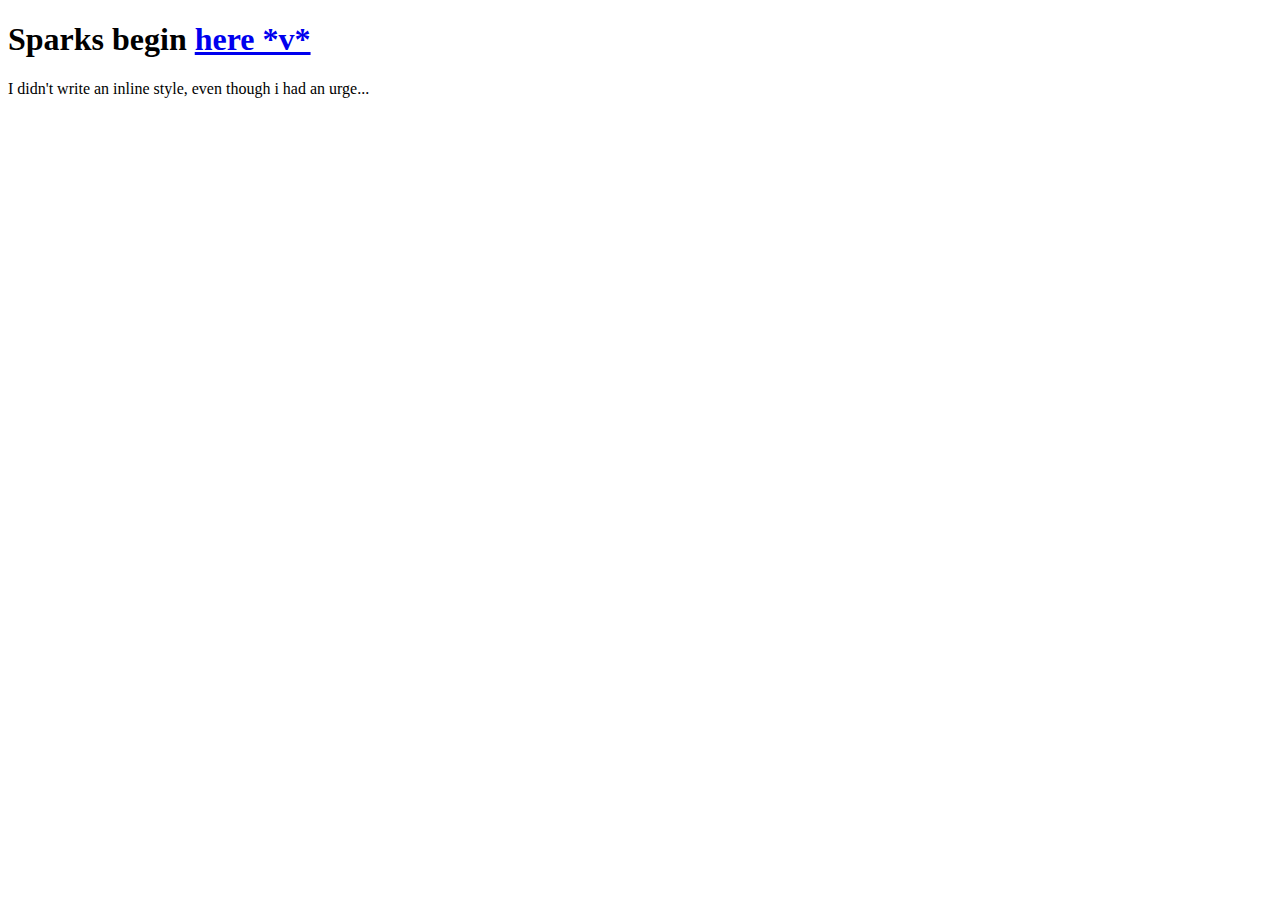
==== index.html @ 2ee07cbf "Mixing..." ====
<!DOCTYPE html>
<html lang="en">
  <head>
    <meta charset="UTF-8" />
    <meta http-equiv="X-UA-Compatible" content="IE=edge" />
    <meta name="viewport" content="width=device-width, initial-scale=1.0" />
    <title>The Basis_of_All</title>
  </head>
  <body>
    <header>
      <nav></nav>
    </header>
    <main>
      <h1>Sparks begin <a href="./colorful_mixture.html">here *v*</a></h1>
      <p>I didn't write an inline style, even though i had an urge...</p>
    </main>
    <footer></footer>
  </body>
</html>
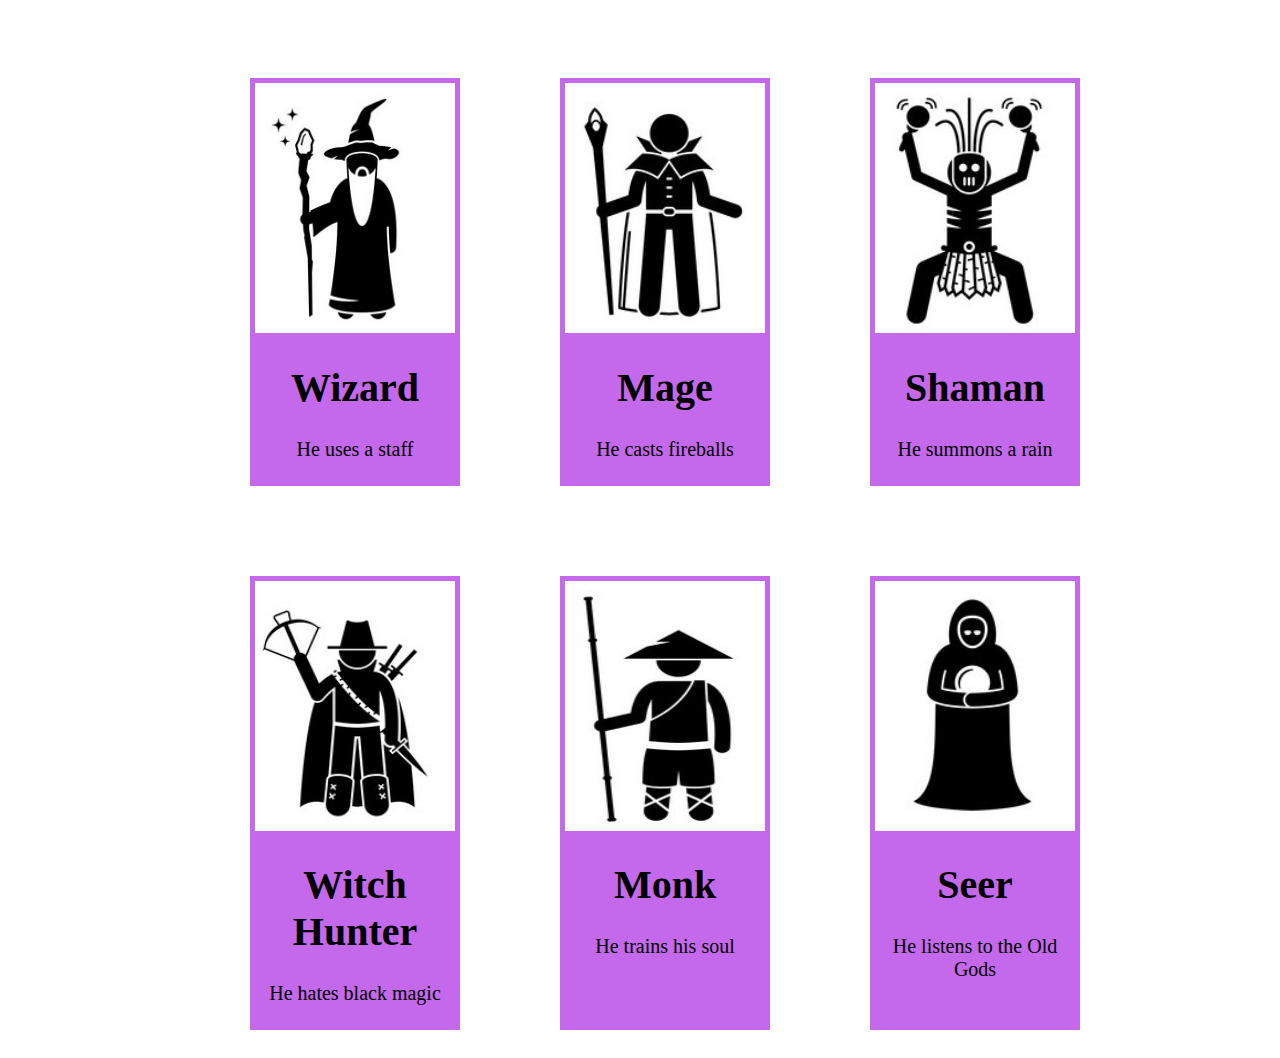
==== commit 236c863a: "Mixing..." ====
--- a/index.html
+++ b/index.html
@@ -5,14 +5,121 @@
     <meta http-equiv="X-UA-Compatible" content="IE=edge" />
     <meta name="viewport" content="width=device-width, initial-scale=1.0" />
     <title>The Basis_of_All</title>
+    <link rel="stylesheet" href="style.css" />
   </head>
   <body>
     <header>
       <nav></nav>
     </header>
     <main>
-      <h1>Sparks begin <a href="./colorful_mixture.html">here *v*</a></h1>
-      <p>I didn't write an inline style, even though i had an urge...</p>
+      <section>
+        <div class="container">
+          <div class="flex">
+            <div class="card">
+              <div class="image">
+                <img
+                  src="./images/wizard.jpg"
+                  width="200"
+                  height="250"
+                  alt="wizard"
+                />
+              </div>
+              <div class="title">
+                <h1>Wizard</h1>
+              </div>
+              <div class="description">
+                <p>He uses a staff</p>
+              </div>
+            </div>
+            <div class="card">
+              <div class="image">
+                <img
+                  src="./images/mage.jpg"
+                  width="200"
+                  height="250"
+                  alt="mage"
+                />
+              </div>
+              <div class="title">
+                <h1>Mage</h1>
+              </div>
+              <div class="description">
+                <p>He casts fireballs</p>
+              </div>
+            </div>
+            <div class="card">
+              <div class="image">
+                <img
+                  src="./images/shaman.jpg"
+                  width="200"
+                  height="250"
+                  alt="shaman"
+                />
+              </div>
+              <div class="title">
+                <h1>Shaman</h1>
+              </div>
+              <div class="description">
+                <p>He summons a rain</p>
+              </div>
+            </div>
+          </div>
+        </div>
+      </section>
+      <section>
+        <div class="container">
+          <div class="flex">
+            <div class="card">
+              <div class="image">
+                <img
+                  src="./images/wh.jpg"
+                  width="200"
+                  height="250"
+                  alt="witch-hunter"
+                />
+              </div>
+              <div class="title">
+                <h1>Witch Hunter</h1>
+              </div>
+              <div class="description">
+                <p>He hates black magic</p>
+              </div>
+            </div>
+            <div class="card">
+              <div class="image">
+                <img
+                  src="./images/monk.jpg"
+                  width="200"
+                  height="250"
+                  alt="monk"
+                />
+              </div>
+              <div class="title">
+                <h1>Monk</h1>
+              </div>
+              <div class="description">
+                <p>He trains his soul</p>
+              </div>
+            </div>
+            <div class="card">
+              <div class="image">
+                <img
+                  src="./images/seer.jpg"
+                  width="200"
+                  height="250"
+                  alt="seer"
+                />
+              </div>
+              <div class="title">
+                <h1>Seer</h1>
+              </div>
+              <div class="description">
+                <p>He listens to the Old Gods</p>
+              </div>
+            </div>
+          </div>
+        </div>
+      </section>
     </main>
     <footer></footer>
   </body>
--- a/style.css
+++ b/style.css
@@ -0,0 +1,32 @@
+.container {
+  width: 100%;
+  max-width: 1000px;
+  margin-left: auto;
+  margin-right: auto;
+}
+.flex {
+  display: inline-flex;
+  padding: 20px 10px;
+}
+.card {
+  width: 200px;
+  padding: 5px 5px;
+  margin-top: 50px;
+  margin-left: 100px;
+  background-color: rgb(196, 104, 236);
+}
+.image {
+  width: 100%;
+}
+.title {
+  font-size: 20px;
+  text-align: center;
+  width: 100%;
+  margin: 20px auto;
+}
+.description {
+  font-size: 20px;
+  text-align: center;
+  width: 100%;
+  margin: 20px auto;
+}
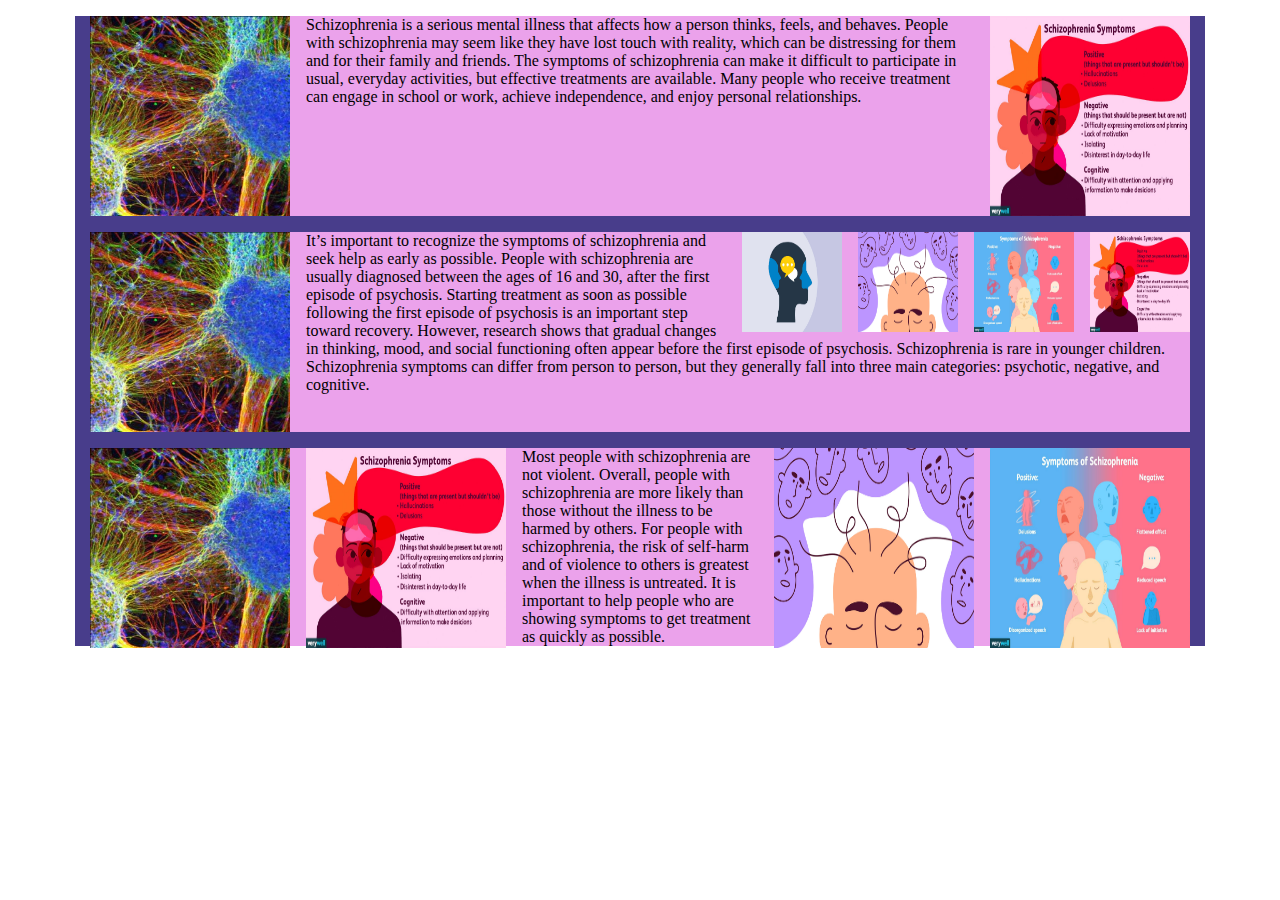
==== commit ca5fb805: "Mixing..." ====
--- a/index.html
+++ b/index.html
@@ -12,114 +12,123 @@
       <nav></nav>
     </header>
     <main>
-      <section>
-        <div class="container">
-          <div class="flex">
-            <div class="card">
-              <div class="image">
-                <img
-                  src="./images/wizard.jpg"
-                  width="200"
-                  height="250"
-                  alt="wizard"
-                />
-              </div>
-              <div class="title">
-                <h1>Wizard</h1>
-              </div>
-              <div class="description">
-                <p>He uses a staff</p>
-              </div>
-            </div>
-            <div class="card">
-              <div class="image">
-                <img
-                  src="./images/mage.jpg"
-                  width="200"
-                  height="250"
-                  alt="mage"
-                />
-              </div>
-              <div class="title">
-                <h1>Mage</h1>
-              </div>
-              <div class="description">
-                <p>He casts fireballs</p>
-              </div>
-            </div>
-            <div class="card">
-              <div class="image">
-                <img
-                  src="./images/shaman.jpg"
-                  width="200"
-                  height="250"
-                  alt="shaman"
-                />
-              </div>
-              <div class="title">
-                <h1>Shaman</h1>
-              </div>
-              <div class="description">
-                <p>He summons a rain</p>
-              </div>
-            </div>
-          </div>
+      <div class="container">
+        <div>
+          <p>
+            <img
+              src="./images/s.jpg"
+              alt="s"
+              width="200"
+              height="200"
+              class="float-left"
+            />
+            <img
+              src="./images/s2.png"
+              alt="s2"
+              width="200"
+              height="200"
+              class="float-right"
+            />
+            Schizophrenia is a serious mental illness that affects how a person
+            thinks, feels, and behaves. People with schizophrenia may seem like
+            they have lost touch with reality, which can be distressing for them
+            and for their family and friends. The symptoms of schizophrenia can
+            make it difficult to participate in usual, everyday activities, but
+            effective treatments are available. Many people who receive
+            treatment can engage in school or work, achieve independence, and
+            enjoy personal relationships.
+          </p>
+          <span class="clearfix"></span>
         </div>
-      </section>
-      <section>
-        <div class="container">
-          <div class="flex">
-            <div class="card">
-              <div class="image">
-                <img
-                  src="./images/wh.jpg"
-                  width="200"
-                  height="250"
-                  alt="witch-hunter"
-                />
-              </div>
-              <div class="title">
-                <h1>Witch Hunter</h1>
-              </div>
-              <div class="description">
-                <p>He hates black magic</p>
-              </div>
-            </div>
-            <div class="card">
-              <div class="image">
-                <img
-                  src="./images/monk.jpg"
-                  width="200"
-                  height="250"
-                  alt="monk"
-                />
-              </div>
-              <div class="title">
-                <h1>Monk</h1>
-              </div>
-              <div class="description">
-                <p>He trains his soul</p>
-              </div>
-            </div>
-            <div class="card">
-              <div class="image">
-                <img
-                  src="./images/seer.jpg"
-                  width="200"
-                  height="250"
-                  alt="seer"
-                />
-              </div>
-              <div class="title">
-                <h1>Seer</h1>
-              </div>
-              <div class="description">
-                <p>He listens to the Old Gods</p>
-              </div>
-            </div>
-          </div>
+        <div>
+          <p>
+            <img
+              src="./images/s.jpg"
+              alt="s1"
+              width="200"
+              height="200"
+              class="float-left"
+            />
+            <img
+              src="./images/s2.png"
+              alt="s2"
+              width="100"
+              height="100"
+              class="float-right"
+            />
+            <img
+              src="./images/s3.png"
+              alt="s3"
+              width="100"
+              height="100"
+              class="float-right"
+            />
+            <img
+              src="./images/s4.png"
+              alt="s4"
+              width="100"
+              height="100"
+              class="float-right"
+            />
+            <img
+              src="./images/s5.png"
+              alt="s5"
+              width="100"
+              height="100"
+              class="float-right"
+            />
+            It’s important to recognize the symptoms of schizophrenia and seek
+            help as early as possible. People with schizophrenia are usually
+            diagnosed between the ages of 16 and 30, after the first episode of
+            psychosis. Starting treatment as soon as possible following the
+            first episode of psychosis is an important step toward recovery.
+            However, research shows that gradual changes in thinking, mood, and
+            social functioning often appear before the first episode of
+            psychosis. Schizophrenia is rare in younger children. Schizophrenia
+            symptoms can differ from person to person, but they generally fall
+            into three main categories: psychotic, negative, and cognitive.
+          </p>
+          <span class="clearfix"></span>
         </div>
-      </section>
+        <div>
+          <p>
+            <img
+              src="./images/s.jpg"
+              alt="s"
+              width="200"
+              height="200"
+              class="float-left"
+            />
+            <img
+              src="./images/s2.png"
+              alt="s2"
+              width="200"
+              height="200"
+              class="float-left"
+            />
+            <img
+              src="./images/s3.png"
+              alt="s3"
+              width="200"
+              height="200"
+              class="float-right"
+            />
+            <img
+              src="./images/s4.png"
+              alt="s4"
+              width="200"
+              height="200"
+              class="float-right"
+            />
+            Most people with schizophrenia are not violent. Overall, people with
+            schizophrenia are more likely than those without the illness to be
+            harmed by others. For people with schizophrenia, the risk of
+            self-harm and of violence to others is greatest when the illness is
+            untreated. It is important to help people who are showing symptoms
+            to get treatment as quickly as possible.
+          </p>
+        </div>
+      </div>
     </main>
     <footer></footer>
   </body>
--- a/style.css
+++ b/style.css
@@ -1,32 +1,27 @@
 .container {
   width: 100%;
-  max-width: 1000px;
+  max-width: 1100px;
   margin-left: auto;
   margin-right: auto;
+  padding-left: 15px;
+  padding-right: 15px;
+  background-color: darkslateblue;
 }
-.flex {
-  display: inline-flex;
-  padding: 20px 10px;
+p {
+  display: block;
 }
-.card {
-  width: 200px;
-  padding: 5px 5px;
-  margin-top: 50px;
-  margin-left: 100px;
-  background-color: rgb(196, 104, 236);
+.float-left {
+  float: left;
+  margin-right: 1rem;
 }
-.image {
-  width: 100%;
+.float-right {
+  float: right;
+  margin-left: 1rem;
 }
-.title {
-  font-size: 20px;
-  text-align: center;
-  width: 100%;
-  margin: 20px auto;
+.clearfix {
+  display: block;
+  clear: both;
 }
-.description {
-  font-size: 20px;
-  text-align: center;
-  width: 100%;
-  margin: 20px auto;
+div {
+  background-color: rgb(235, 162, 235);
 }
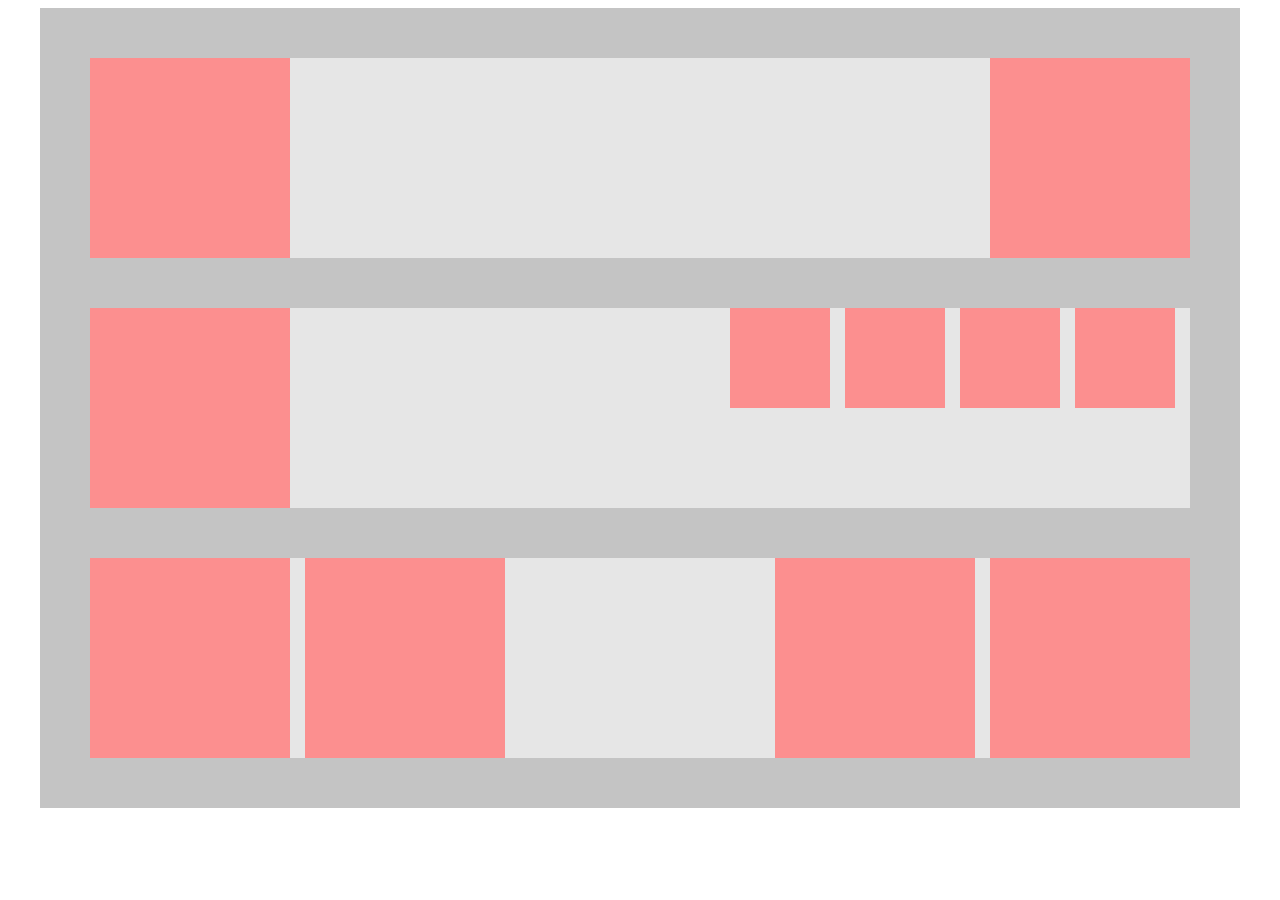
==== commit dabfdd78: "Mixing..." ====
--- a/index.html
+++ b/index.html
@@ -13,120 +13,28 @@
     </header>
     <main>
       <div class="container">
-        <div>
-          <p>
-            <img
-              src="./images/s.jpg"
-              alt="s"
-              width="200"
-              height="200"
-              class="float-left"
-            />
-            <img
-              src="./images/s2.png"
-              alt="s2"
-              width="200"
-              height="200"
-              class="float-right"
-            />
-            Schizophrenia is a serious mental illness that affects how a person
-            thinks, feels, and behaves. People with schizophrenia may seem like
-            they have lost touch with reality, which can be distressing for them
-            and for their family and friends. The symptoms of schizophrenia can
-            make it difficult to participate in usual, everyday activities, but
-            effective treatments are available. Many people who receive
-            treatment can engage in school or work, achieve independence, and
-            enjoy personal relationships.
-          </p>
+        <div class="block">
+          <span class="float-left square"></span>
+          <span class="float-right square"></span>
           <span class="clearfix"></span>
         </div>
-        <div>
-          <p>
-            <img
-              src="./images/s.jpg"
-              alt="s1"
-              width="200"
-              height="200"
-              class="float-left"
-            />
-            <img
-              src="./images/s2.png"
-              alt="s2"
-              width="100"
-              height="100"
-              class="float-right"
-            />
-            <img
-              src="./images/s3.png"
-              alt="s3"
-              width="100"
-              height="100"
-              class="float-right"
-            />
-            <img
-              src="./images/s4.png"
-              alt="s4"
-              width="100"
-              height="100"
-              class="float-right"
-            />
-            <img
-              src="./images/s5.png"
-              alt="s5"
-              width="100"
-              height="100"
-              class="float-right"
-            />
-            It’s important to recognize the symptoms of schizophrenia and seek
-            help as early as possible. People with schizophrenia are usually
-            diagnosed between the ages of 16 and 30, after the first episode of
-            psychosis. Starting treatment as soon as possible following the
-            first episode of psychosis is an important step toward recovery.
-            However, research shows that gradual changes in thinking, mood, and
-            social functioning often appear before the first episode of
-            psychosis. Schizophrenia is rare in younger children. Schizophrenia
-            symptoms can differ from person to person, but they generally fall
-            into three main categories: psychotic, negative, and cognitive.
-          </p>
+        <div class="block">
+          <span class="float-left square"></span>
+          <div class="float-right">
+            <span class="float-left small-square"></span>
+            <span class="float-left small-square"></span>
+            <span class="float-left small-square"></span>
+            <span class="float-left small-square"></span>
+          </div>
+
           <span class="clearfix"></span>
         </div>
-        <div>
-          <p>
-            <img
-              src="./images/s.jpg"
-              alt="s"
-              width="200"
-              height="200"
-              class="float-left"
-            />
-            <img
-              src="./images/s2.png"
-              alt="s2"
-              width="200"
-              height="200"
-              class="float-left"
-            />
-            <img
-              src="./images/s3.png"
-              alt="s3"
-              width="200"
-              height="200"
-              class="float-right"
-            />
-            <img
-              src="./images/s4.png"
-              alt="s4"
-              width="200"
-              height="200"
-              class="float-right"
-            />
-            Most people with schizophrenia are not violent. Overall, people with
-            schizophrenia are more likely than those without the illness to be
-            harmed by others. For people with schizophrenia, the risk of
-            self-harm and of violence to others is greatest when the illness is
-            untreated. It is important to help people who are showing symptoms
-            to get treatment as quickly as possible.
-          </p>
+        <div class="last-block">
+          <span class="float-left square"></span>
+          <span class="float-left square"></span>
+          <span class="float-right square"></span>
+          <span class="float-right square"></span>
+          <span class="clearfix"></span>
         </div>
       </div>
     </main>
--- a/style.css
+++ b/style.css
@@ -3,25 +3,41 @@
   max-width: 1100px;
   margin-left: auto;
   margin-right: auto;
-  padding-left: 15px;
-  padding-right: 15px;
-  background-color: darkslateblue;
+  padding-left: 50px;
+  padding-right: 50px;
+  padding-top: 50px;
+  padding-bottom: 50px;
+  background-color: #c4c4c4;
 }
-p {
-  display: block;
+.block {
+  margin-bottom: 50px;
+  background-color: #e6e6e6;
 }
+.last-block {
+  background-color: #e6e6e6;
+}
+
 .float-left {
   float: left;
-  margin-right: 1rem;
+  margin-right: 15px;
 }
 .float-right {
   float: right;
-  margin-left: 1rem;
+  margin-left: 15px;
 }
 .clearfix {
   display: block;
   clear: both;
 }
-div {
-  background-color: rgb(235, 162, 235);
+.square {
+  display: block;
+  width: 200px;
+  height: 200px;
+  background-color: #fc8f8f;
 }
+.small-square {
+  display: block;
+  width: 100px;
+  height: 100px;
+  background-color: #fc8f8f;
+}
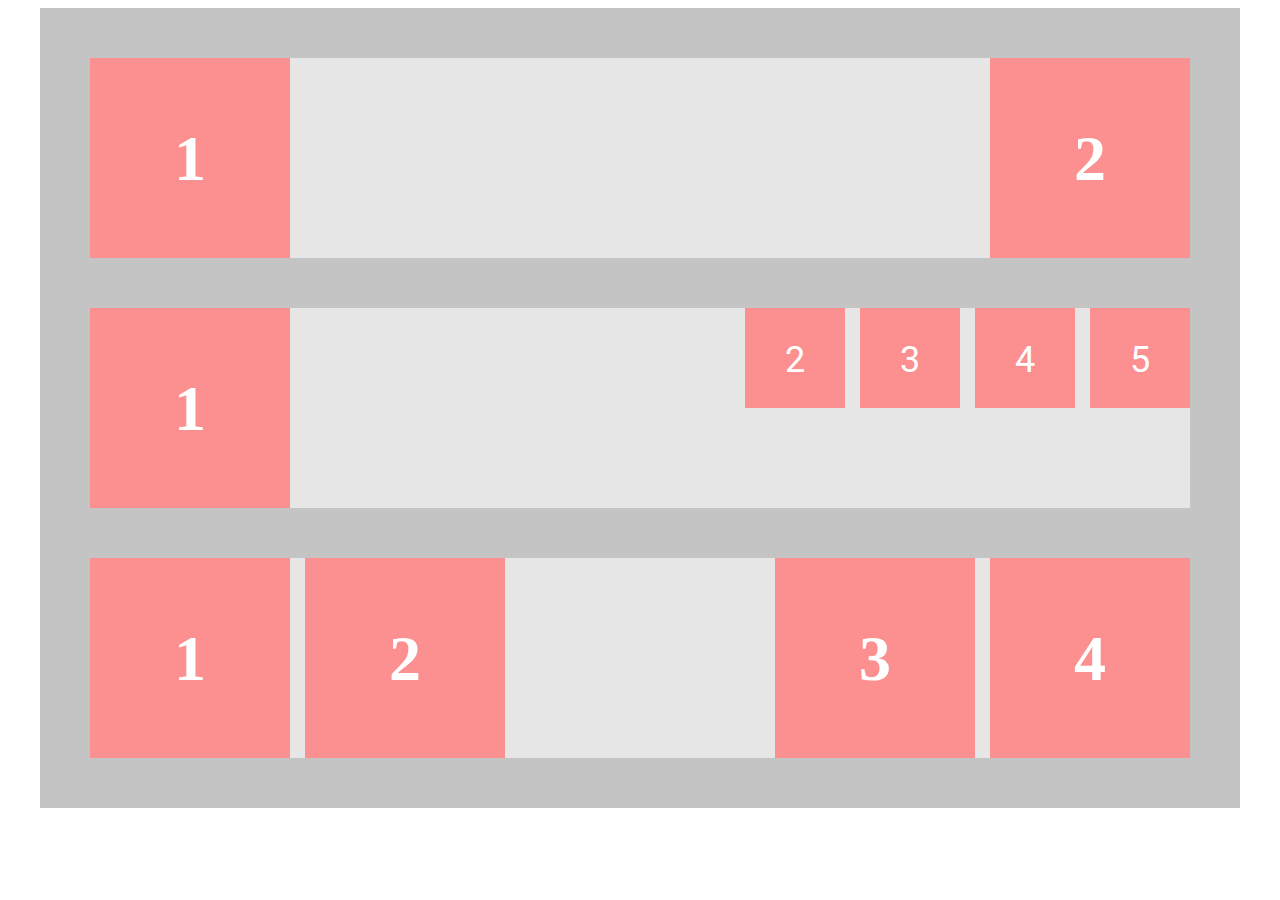
==== commit 7d6085a0: "Mixing..." ====
--- a/index.html
+++ b/index.html
@@ -5,6 +5,7 @@
     <meta http-equiv="X-UA-Compatible" content="IE=edge" />
     <meta name="viewport" content="width=device-width, initial-scale=1.0" />
     <title>The Basis_of_All</title>
+    <link rel="stylesheet" href="./fonts/font.css" />
     <link rel="stylesheet" href="style.css" />
   </head>
   <body>
@@ -14,26 +15,51 @@
     <main>
       <div class="container">
         <div class="block">
-          <span class="float-left square"></span>
-          <span class="float-right square"></span>
+          <span class="float-left square">
+            <span class="number-block">1</span>
+          </span>
+          <span class="float-right square">
+            <span class="number-block">2</span>
+          </span>
           <span class="clearfix"></span>
         </div>
         <div class="block">
-          <span class="float-left square"></span>
+          <span class="float-left square">
+            <span class="number-block">1</span>
+          </span>
           <div class="float-right">
-            <span class="float-left small-square"></span>
-            <span class="float-left small-square"></span>
-            <span class="float-left small-square"></span>
-            <span class="float-left small-square"></span>
+            <span class="float-left-small small-square">
+              <span class="small-number-block">2</span>
+            </span>
+            <span class="float-left-small small-square">
+              <span class="small-number-block">3</span>
+            </span>
+            <span class="float-left-small small-square">
+              <span class="small-number-block">4</span>
+            </span>
+            <span class="float-left-small small-square">
+              <span class="small-number-block">5</span>
+            </span>
           </div>
 
           <span class="clearfix"></span>
         </div>
         <div class="last-block">
-          <span class="float-left square"></span>
-          <span class="float-left square"></span>
-          <span class="float-right square"></span>
-          <span class="float-right square"></span>
+          <span class="float-left square">
+            <span class="number-block">1</span>
+          </span>
+          <span class="float-left square">
+            <span class="number-block">2</span>
+          </span>
+          <div class="float-right">
+            <span class="float-left-small square">
+              <span class="number-block">3</span>
+            </span>
+            <span class="float-left-small square">
+              <span class="number-block">4</span>
+            </span>
+          </div>
+
           <span class="clearfix"></span>
         </div>
       </div>
--- a/fonts/font.css
+++ b/fonts/font.css
@@ -0,0 +1,14 @@
+@font-face {
+  font-family: "Roboto";
+  src: url("Roboto-Bold.woff") format("woff"),
+    url("Roboto-Bold.woff2") format("woff2");
+  font-weight: 400;
+  font-style: normal;
+}
+@font-face {
+  font-family: "Roboto";
+  src: url("Roboto-Regular.woff") format("woff"),
+    url("Roboto-Regular.woff2") format("woff2");
+  font-weight: 700;
+  font-style: normal;
+}
--- a/style.css
+++ b/style.css
@@ -1,3 +1,12 @@
+html {
+  font-style: normal;
+  font-weight: 700;
+  font-size: 64px;
+  line-height: 75px;
+  text-align: center;
+  color: #ffffff;
+}
+
 .container {
   width: 100%;
   max-width: 1100px;
@@ -21,6 +30,10 @@
   float: left;
   margin-right: 15px;
 }
+.float-left-small {
+  float: left;
+  margin-left: 15px;
+}
 .float-right {
   float: right;
   margin-left: 15px;
@@ -40,4 +53,23 @@
   width: 100px;
   height: 100px;
   background-color: #fc8f8f;
+  font-family: "Roboto";
+  font-style: normal;
+  font-weight: 700;
+  font-size: 36px;
+  line-height: 42px;
+  text-align: center;
+  color: #ffffff;
 }
+.number-block {
+  display: block;
+  width: 200px;
+  height: 75px;
+  margin-top: 63px;
+}
+.small-number-block {
+  display: block;
+  width: 100px;
+  height: 37.5px;
+  margin-top: 31px;
+}
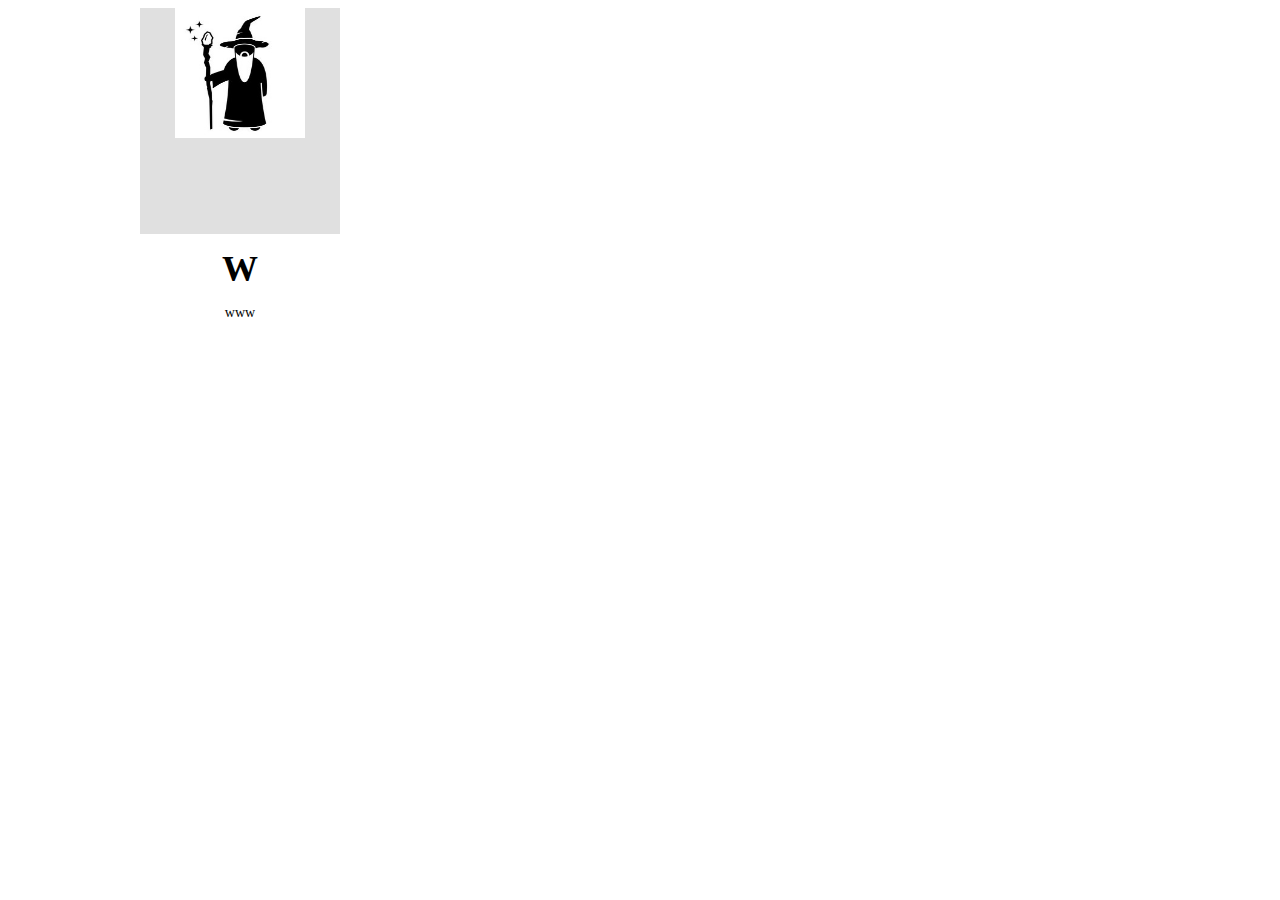
==== commit d871aac8: "Mixing..." ====
--- a/index.html
+++ b/index.html
@@ -5,7 +5,6 @@
     <meta http-equiv="X-UA-Compatible" content="IE=edge" />
     <meta name="viewport" content="width=device-width, initial-scale=1.0" />
     <title>The Basis_of_All</title>
-    <link rel="stylesheet" href="./fonts/font.css" />
     <link rel="stylesheet" href="style.css" />
   </head>
   <body>
@@ -13,56 +12,24 @@
       <nav></nav>
     </header>
     <main>
-      <div class="container">
-        <div class="block">
-          <span class="float-left square">
-            <span class="number-block">1</span>
-          </span>
-          <span class="float-right square">
-            <span class="number-block">2</span>
-          </span>
-          <span class="clearfix"></span>
+      <section>
+        <div class="container">
+          <div class="inline-block">
+            <div class="card">
+              <div class="image">
+                <img
+                  src="./images/wizard.jpg"
+                  alt="W"
+                  width="130"
+                  height="130"
+                />
+              </div>
+              <div class="title"><h1>W</h1></div>
+              <div class="description"><p>www</p></div>
+            </div>
+          </div>
         </div>
-        <div class="block">
-          <span class="float-left square">
-            <span class="number-block">1</span>
-          </span>
-          <div class="float-right">
-            <span class="float-left-small small-square">
-              <span class="small-number-block">2</span>
-            </span>
-            <span class="float-left-small small-square">
-              <span class="small-number-block">3</span>
-            </span>
-            <span class="float-left-small small-square">
-              <span class="small-number-block">4</span>
-            </span>
-            <span class="float-left-small small-square">
-              <span class="small-number-block">5</span>
-            </span>
-          </div>
-
-          <span class="clearfix"></span>
-        </div>
-        <div class="last-block">
-          <span class="float-left square">
-            <span class="number-block">1</span>
-          </span>
-          <span class="float-left square">
-            <span class="number-block">2</span>
-          </span>
-          <div class="float-right">
-            <span class="float-left-small square">
-              <span class="number-block">3</span>
-            </span>
-            <span class="float-left-small square">
-              <span class="number-block">4</span>
-            </span>
-          </div>
-
-          <span class="clearfix"></span>
-        </div>
-      </div>
+      </section>
     </main>
     <footer></footer>
   </body>
--- a/style.css
+++ b/style.css
@@ -1,75 +1,39 @@
-html {
-  font-style: normal;
-  font-weight: 700;
-  font-size: 64px;
-  line-height: 75px;
-  text-align: center;
-  color: #ffffff;
-}
-
 .container {
   width: 100%;
-  max-width: 1100px;
+  max-width: 1000px;
   margin-left: auto;
   margin-right: auto;
-  padding-left: 50px;
-  padding-right: 50px;
-  padding-top: 50px;
-  padding-bottom: 50px;
-  background-color: #c4c4c4;
 }
-.block {
-  margin-bottom: 50px;
-  background-color: #e6e6e6;
+.inline-block {
+  display: inline-block;
 }
-.last-block {
-  background-color: #e6e6e6;
+.card {
+  width: 200px;
+  height: 226px;
+  background: #e0e0e0;
 }
-
-.float-left {
-  float: left;
-  margin-right: 15px;
+.image {
+  width: 130px;
+  height: 130px;
+  padding-left: 35px;
+  padding-right: 35px;
+  padding-bottom: 96px;
 }
-.float-left-small {
-  float: left;
-  margin-left: 15px;
-}
-.float-right {
-  float: right;
-  margin-left: 15px;
-}
-.clearfix {
-  display: block;
-  clear: both;
-}
-.square {
-  display: block;
-  width: 200px;
-  height: 200px;
-  background-color: #fc8f8f;
-}
-.small-square {
-  display: block;
-  width: 100px;
-  height: 100px;
-  background-color: #fc8f8f;
+.title {
   font-family: "Roboto";
   font-style: normal;
   font-weight: 700;
-  font-size: 36px;
-  line-height: 42px;
+  font-size: 18px;
+  line-height: 22px;
   text-align: center;
-  color: #ffffff;
+  color: #000000;
 }
-.number-block {
-  display: block;
-  width: 200px;
-  height: 75px;
-  margin-top: 63px;
+.description {
+  font-family: "Roboto";
+  font-style: normal;
+  font-weight: 400;
+  font-size: 14px;
+  line-height: 18px;
+  text-align: center;
+  color: #000000;
 }
-.small-number-block {
-  display: block;
-  width: 100px;
-  height: 37.5px;
-  margin-top: 31px;
-}
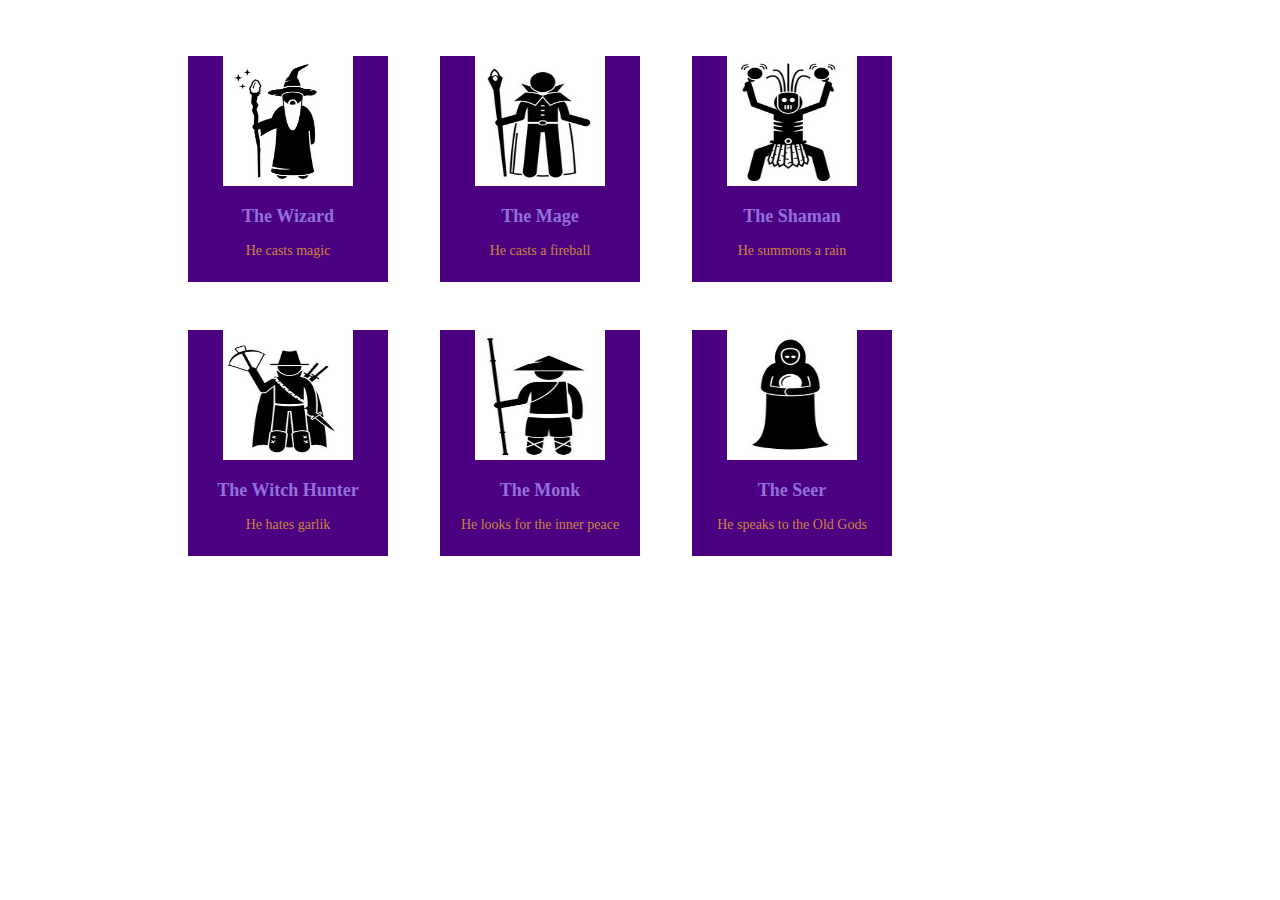
==== commit cb049057: "Mixing..." ====
--- a/index.html
+++ b/index.html
@@ -12,24 +12,74 @@
       <nav></nav>
     </header>
     <main>
-      <section>
-        <div class="container">
-          <div class="inline-block">
-            <div class="card">
-              <div class="image">
-                <img
-                  src="./images/wizard.jpg"
-                  alt="W"
-                  width="130"
-                  height="130"
-                />
-              </div>
-              <div class="title"><h1>W</h1></div>
-              <div class="description"><p>www</p></div>
-            </div>
-          </div>
+      <div class="container">
+        <div class="card inline-block">
+          <img
+            class="image"
+            src="./images/wizard.jpg"
+            alt="wizard"
+            width="130"
+            height="130"
+          />
+          <h2 class="title">The Wizard</h2>
+          <p class="description">He casts magic</p>
         </div>
-      </section>
+        <div class="card inline-block">
+          <img
+            class="image"
+            src="./images/mage.jpg"
+            alt="mage"
+            width="130"
+            height="130"
+          />
+          <h2 class="title">The Mage</h2>
+          <p class="description">He casts a fireball</p>
+        </div>
+        <div class="card inline-block">
+          <img
+            class="image"
+            src="./images/shaman.jpg"
+            alt="shaman"
+            width="130"
+            height="130"
+          />
+          <h2 class="title">The Shaman</h2>
+          <p class="description">He summons a rain</p>
+        </div>
+        <div class="card inline-block">
+          <img
+            class="image"
+            src="./images/wh.jpg"
+            alt="witchhunter"
+            width="130"
+            height="130"
+          />
+          <h2 class="title">The Witch Hunter</h2>
+          <p class="description">He hates garlik</p>
+        </div>
+        <div class="card inline-block">
+          <img
+            class="image"
+            src="./images/monk.jpg"
+            alt="monk"
+            width="130"
+            height="130"
+          />
+          <h2 class="title">The Monk</h2>
+          <p class="description">He looks for the inner peace</p>
+        </div>
+        <div class="card inline-block">
+          <img
+            class="image"
+            src="./images/seer.jpg"
+            alt="seer"
+            width="130"
+            height="130"
+          />
+          <h2 class="title">The Seer</h2>
+          <p class="description">He speaks to the Old Gods</p>
+        </div>
+      </div>
     </main>
     <footer></footer>
   </body>
--- a/style.css
+++ b/style.css
@@ -11,13 +11,14 @@
   width: 200px;
   height: 226px;
   background: #e0e0e0;
+  margin-left: 3rem;
+  margin-top: 3rem;
+  background-color: indigo;
 }
 .image {
-  width: 130px;
-  height: 130px;
+  max-width: 100%;
   padding-left: 35px;
   padding-right: 35px;
-  padding-bottom: 96px;
 }
 .title {
   font-family: "Roboto";
@@ -26,7 +27,7 @@
   font-size: 18px;
   line-height: 22px;
   text-align: center;
-  color: #000000;
+  color: mediumpurple;
 }
 .description {
   font-family: "Roboto";
@@ -35,5 +36,5 @@
   font-size: 14px;
   line-height: 18px;
   text-align: center;
-  color: #000000;
+  color: peru;
 }
